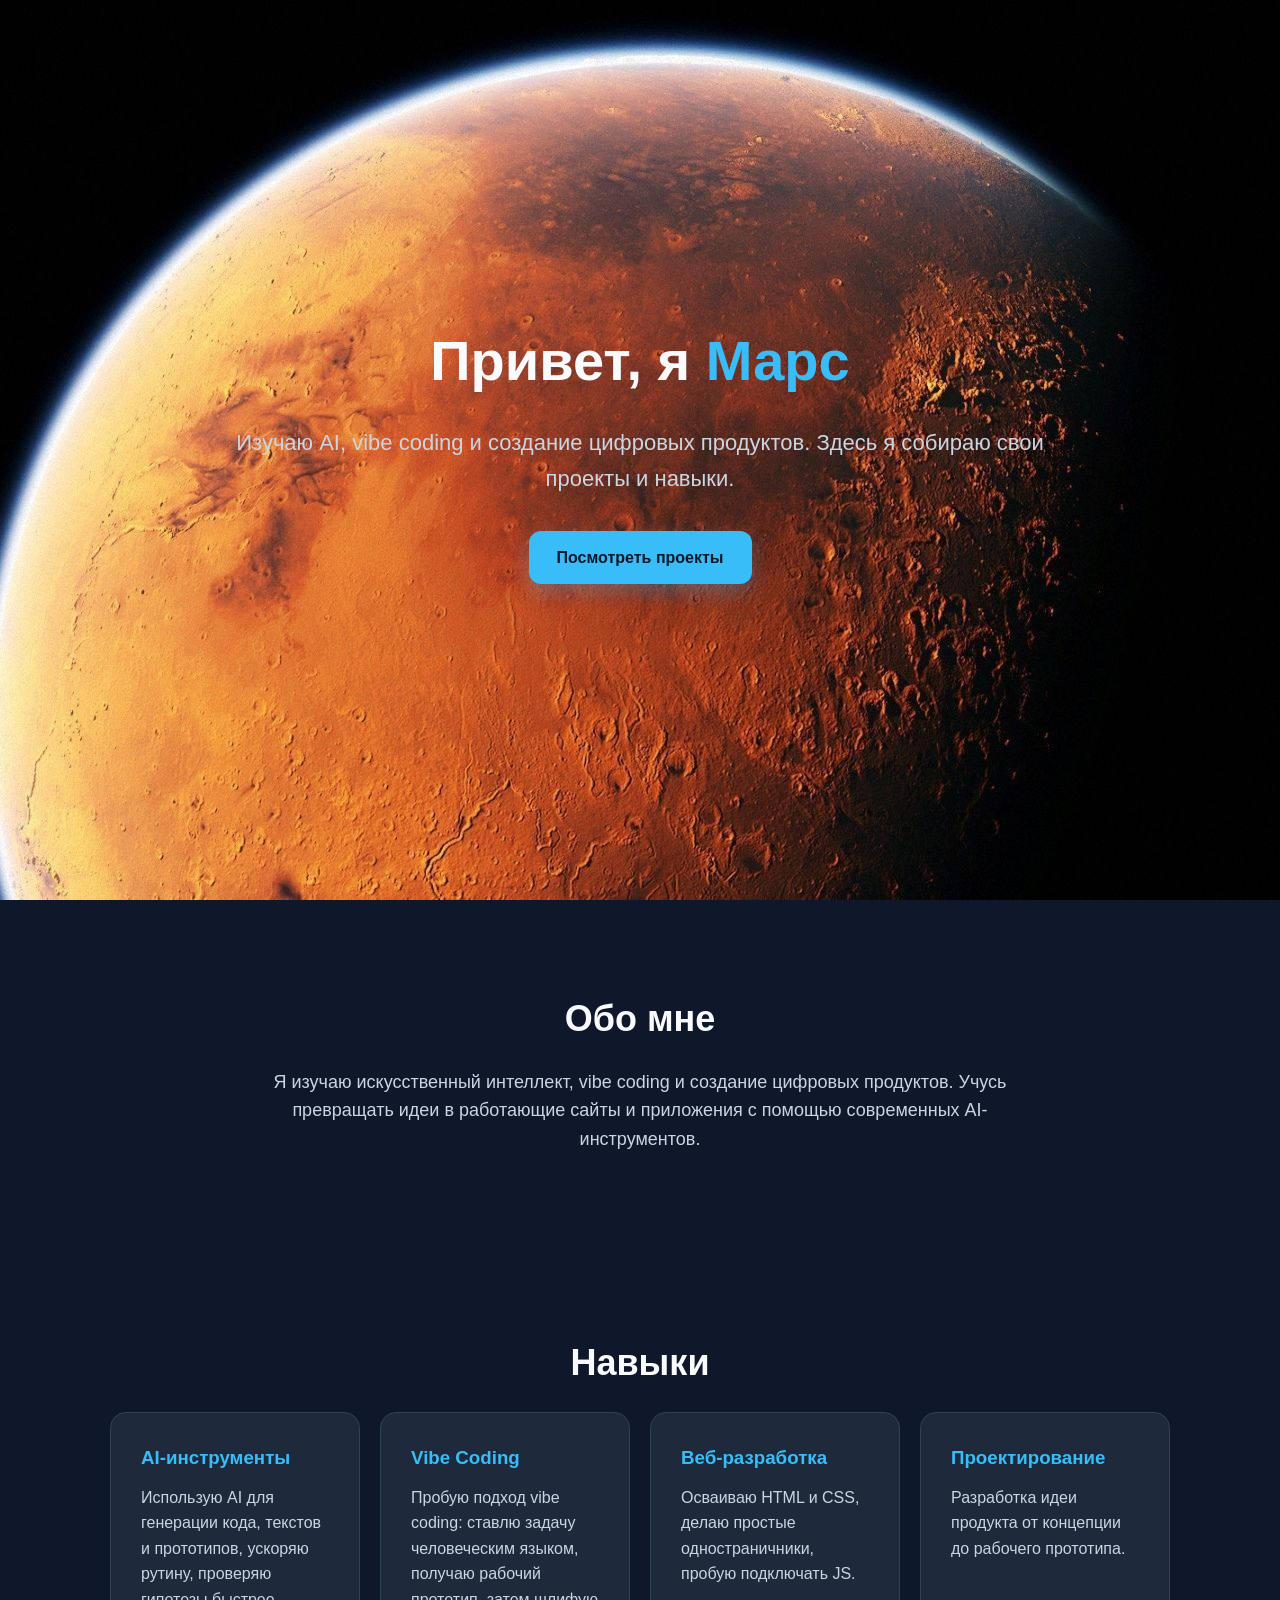
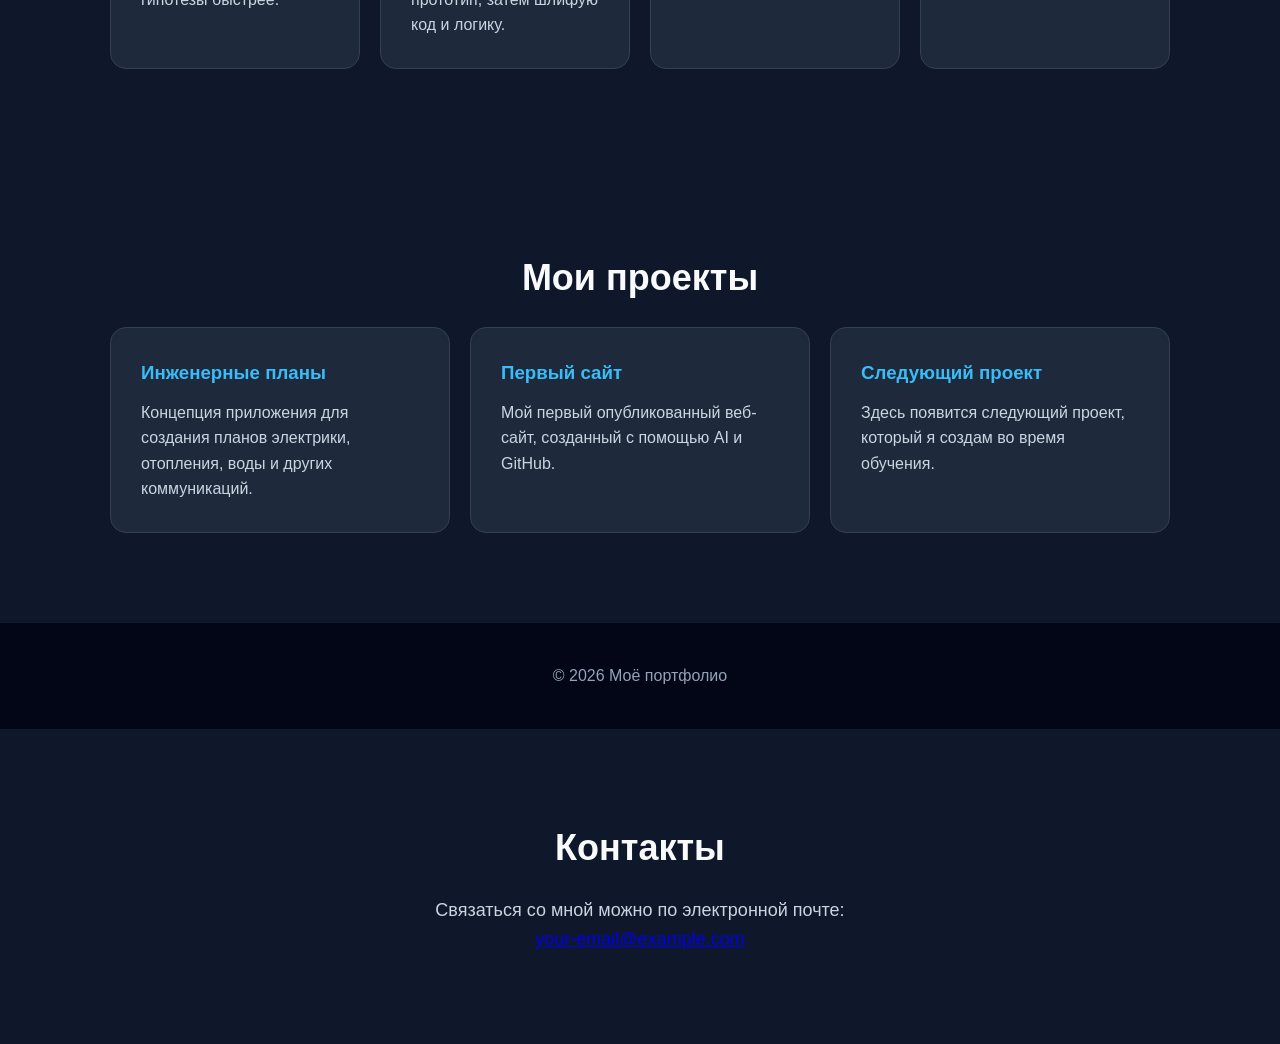
==== index.html @ 16f176b3 "Update index.html" ====
<!DOCTYPE html>
<html lang="ru">
<head>
  <meta charset="UTF-8">
  <meta name="viewport" content="width=device-width, initial-scale=1.0">
  <title>Моё портфолио</title>
  <link rel="stylesheet" href="style.css">
</head>

<body>

  <header>
    <div class="hero">
      <h1>Привет, я <span>Марс</span></h1>

      <p>
        Изучаю AI, vibe coding и создание цифровых продуктов.
        Здесь я собираю свои проекты и навыки.
      </p>

      <a href="#projects" class="button">Посмотреть проекты</a>
    </div>
  </header>
<section>
  <h2>Обо мне</h2>
  <div class="about">
    <p>
      Я изучаю искусственный интеллект, vibe coding и создание
      цифровых продуктов. Учусь превращать идеи в работающие
      сайты и приложения с помощью современных AI-инструментов.
    </p>
  </div>
</section>
  
     

  <section>
    <h2>Навыки</h2>

    <div class="skills">
      <div class="card">
        <h3>AI-инструменты</h3>
        <p>Использую AI для генерации кода, текстов и прототипов, ускоряю рутину, проверяю гипотезы быстрее.</p>
      </div>

      <div class="card">
        <h3>Vibe Coding</h3>
        <p>Пробую подход vibe coding: ставлю задачу человеческим языком, получаю рабочий прототип, затем шлифую код и логику.</p>
      </div>

      <div class="card">
        <h3>Веб-разработка</h3>
        <p>Осваиваю HTML и CSS, делаю простые одностраничники, пробую подключать JS.</p>
      </div>

      <div class="card">
        <h3>Проектирование</h3>
        <p>Разработка идеи продукта от концепции до рабочего прототипа.</p>
      </div>
    </div>
  </section>

  <section id="projects">
    <h2>Мои проекты</h2>

    <div class="projects">

      <div class="card">
        <h3>Инженерные планы</h3>
        <p>
          Концепция приложения для создания планов
          электрики, отопления, воды и других коммуникаций.
        </p>
      </div>

      <div class="card">
        <h3>Первый сайт</h3>
        <p>
          Мой первый опубликованный веб-сайт,
          созданный с помощью AI и GitHub.
        </p>
      </div>

      <div class="card">
        <h3>Следующий проект</h3>
        <p>
          Здесь появится следующий проект,
          который я создам во время обучения.
        </p>
      </div>

    </div>
  </section>

  <footer>
    © 2026 Моё портфолио
  </footer> 
  <section id="contacts">
  <h2>Контакты</h2>
  <div class="about">
    <p>Связаться со мной можно по электронной почте:</p>
    <p>
      <a href="mailto:your-email@example.com">
        your-email@example.com
      </a>
    </p>
  </div>
</section>

</body>
</html>
---- style.css ----
* {
      box-sizing: border-box;
      margin: 0;
      padding: 0;
    }

    body {
      font-family: Arial, sans-serif;
      background: #0f172a;
      color: #f8fafc;
      line-height: 1.6;
    }

    header {
      min-height: 100vh;
      display: flex;
      align-items: center;
      justify-content: center;
      text-align: center;
      padding: 40px 20px;
     background: url("mars.jpg") center/cover no-repeat;
    }

    .hero {
      max-width: 850px;
    }

    .hero h1 {
      font-size: 56px;
      margin-bottom: 20px;
    }

    .hero h1 span {
      color: #38bdf8;
    }

    .hero p {
      font-size: 22px;
      color: #cbd5e1;
      margin-bottom: 35px;
    }

    .button {
  display: inline-block;
  padding: 14px 28px;
  background: #38bdf8;
  color: #0f172a;
  text-decoration: none;
  border-radius: 12px;
  font-weight: bold;
  transition: all 0.3s ease;
  box-shadow: 0 8px 20px rgba(56, 189, 248, 0.3);
}

.button:hover {
  transform: translateY(-3px);
  background: #67d4ff;
  box-shadow: 0 12px 28px rgba(56, 189, 248, 0.5);
}
   section {
      max-width: 1100px;
      margin: auto;
      padding: 90px 20px;
    }

    section h2 {
      font-size: 36px;
      margin-bottom: 20px;
      text-align: center;
    }

    .about {
      text-align: center;
      color: #cbd5e1;
      font-size: 18px;
      max-width: 750px;
      margin: auto;
    }

    .skills {
      display: grid;
      grid-template-columns: repeat(auto-fit, minmax(220px, 1fr));
      gap: 20px;
    }

    .card {
      background: #1e293b;
      padding: 30px;
      border-radius: 16px;
      border: 1px solid #334155;
      transition: 0.3s;
    }

    .card:hover {
      transform: translateY(-5px);
      border-color: #38bdf8;
    }

    .card h3 {
      margin-bottom: 12px;
      color: #38bdf8;
    }

    .card p {
      color: #cbd5e1;
    }

    .projects {
      display: grid;
      grid-template-columns: repeat(auto-fit, minmax(280px, 1fr));
      gap: 20px;
    }

    footer {
      text-align: center;
      padding: 40px 20px;
      background: #020617;
      color: #94a3b8;
    }

    @media (max-width: 600px) {
      .hero h1 {
        font-size: 40px;
      }

      .hero p {
        font-size: 18px;
      }
    }
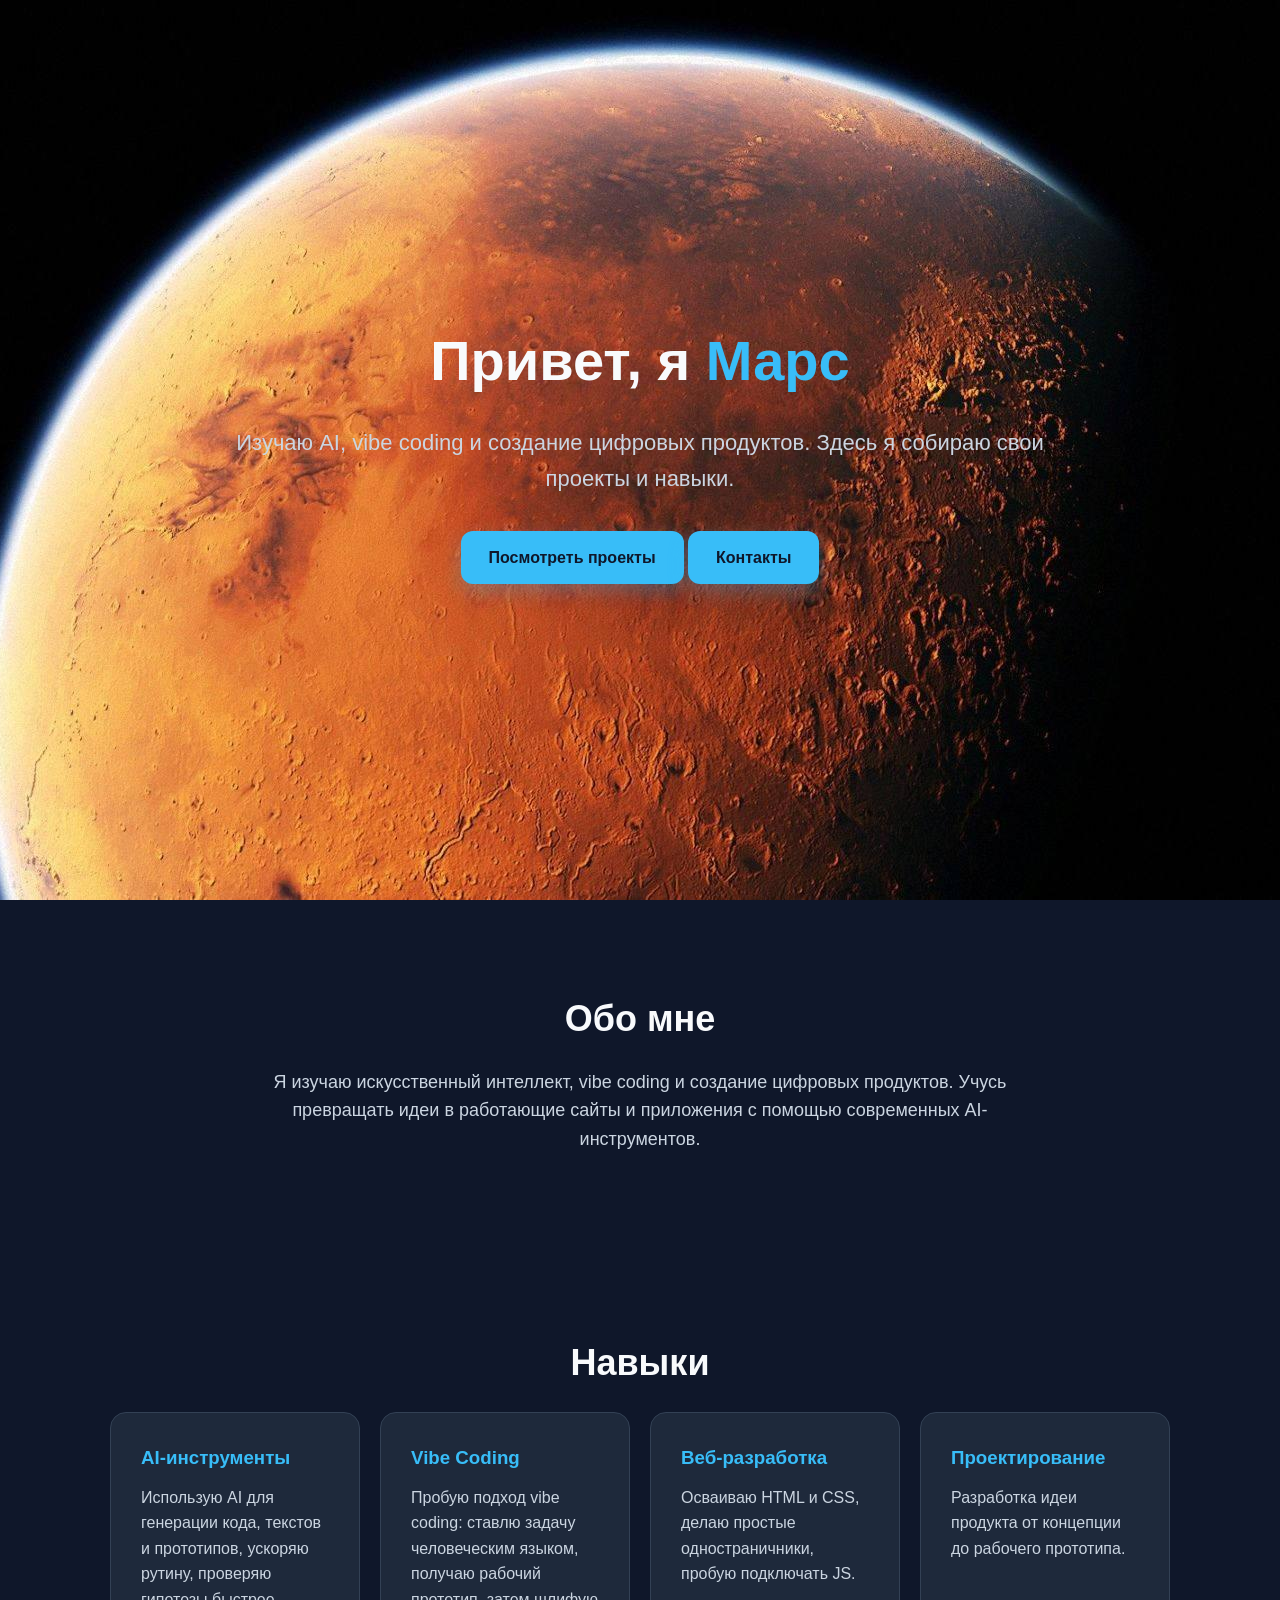
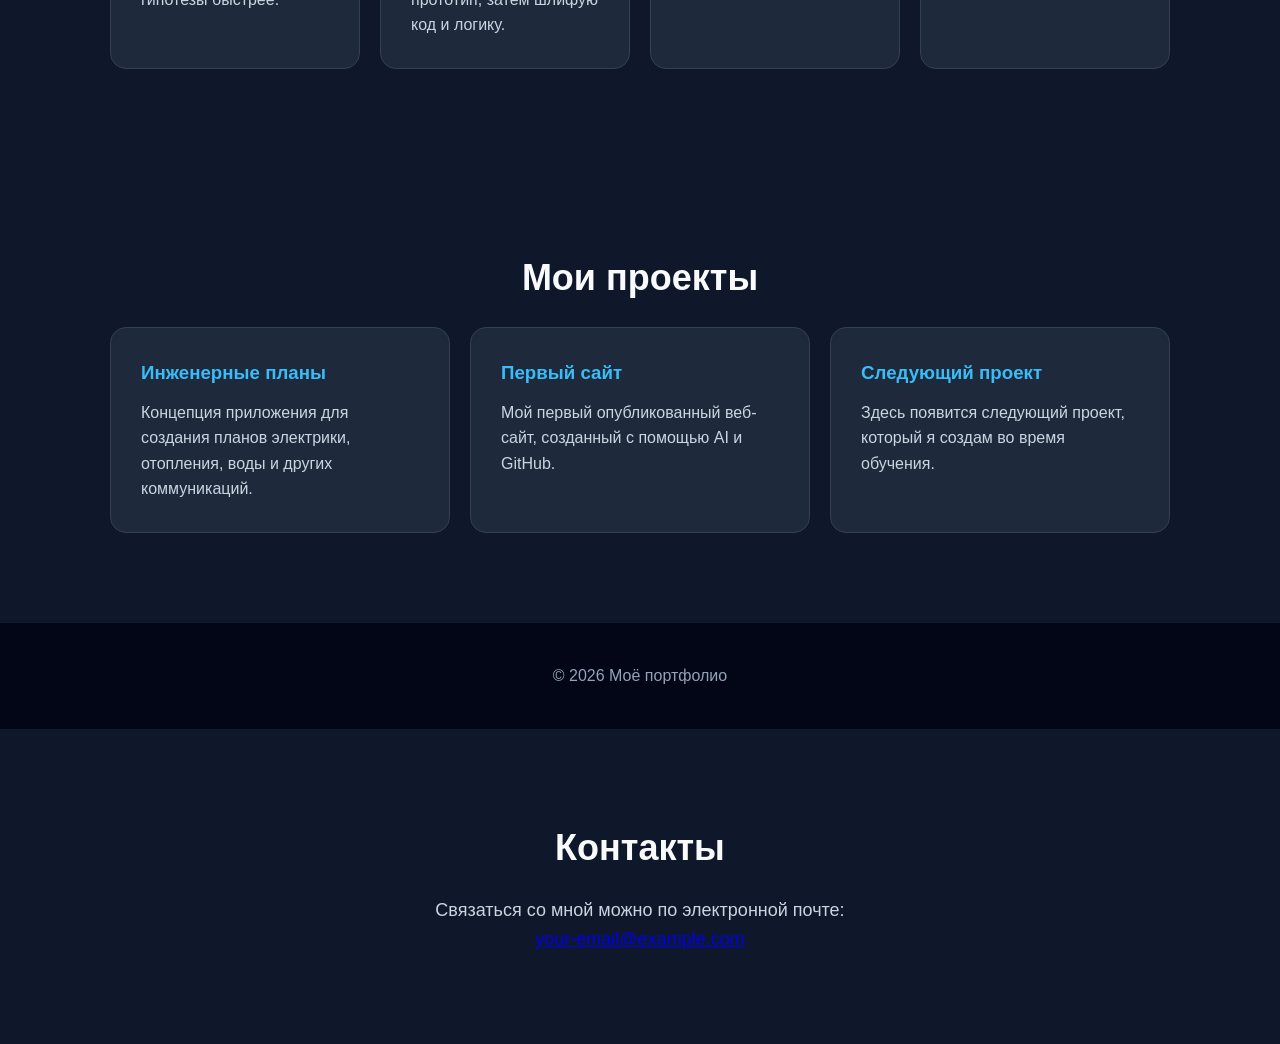
==== commit a0280f9d: "Update index.html" ====
--- a/index.html
+++ b/index.html
@@ -19,6 +19,7 @@
       </p>
 
       <a href="#projects" class="button">Посмотреть проекты</a>
+      <a href="#contacts" class="button">Контакты</a>
     </div>
   </header>
 <section>
@@ -106,6 +107,6 @@
     </p>
   </div>
 </section>
-
+<script src="script.js"></script>
 </body>
 </html>
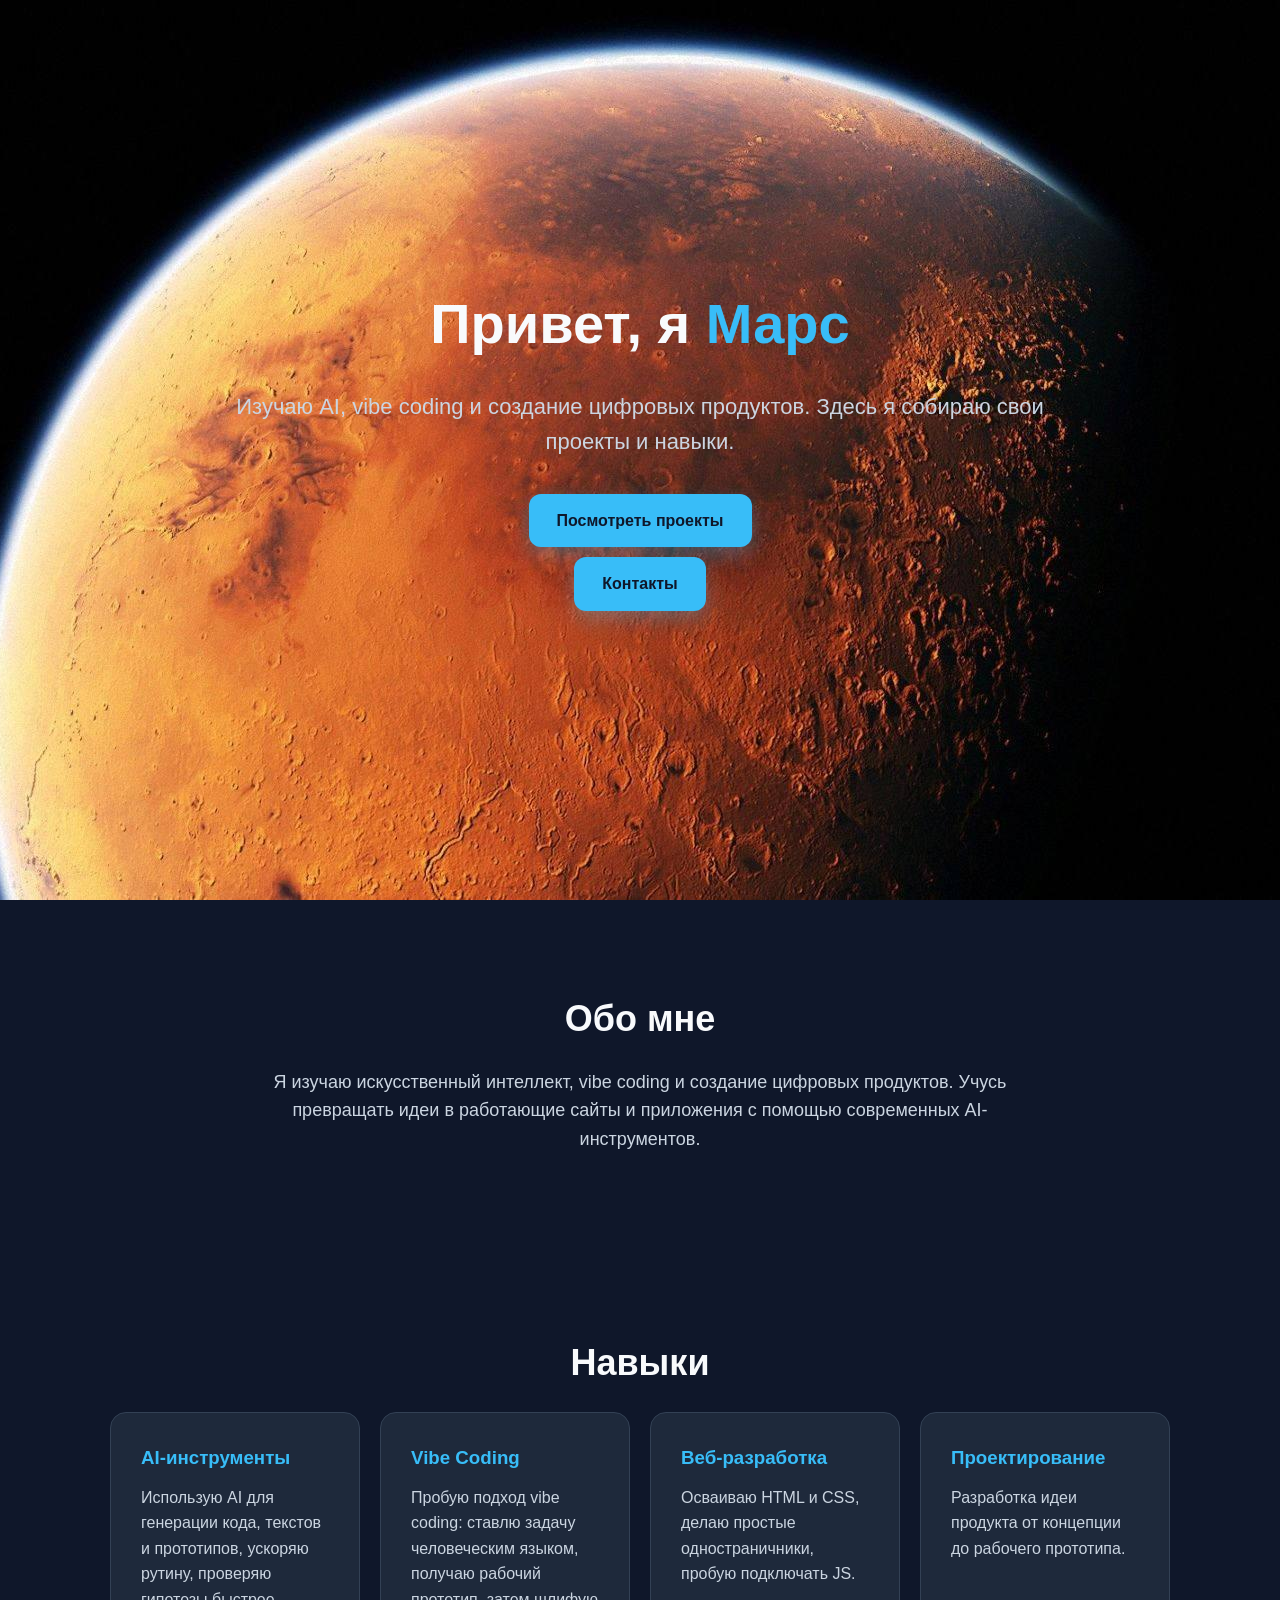
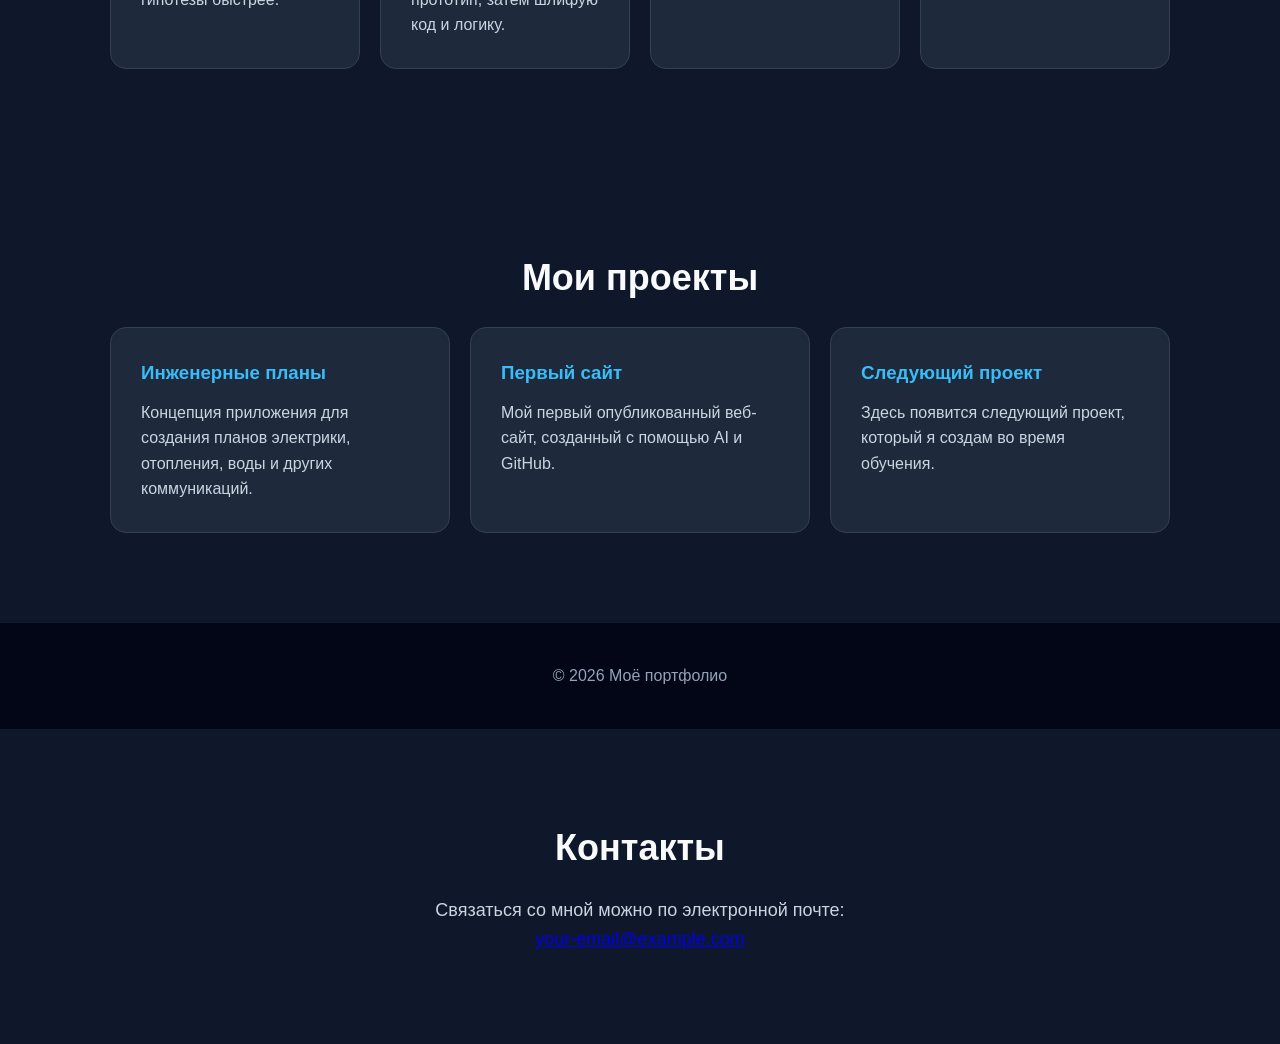
==== commit b3f641b6: "Update index.html" ====
--- a/index.html
+++ b/index.html
@@ -19,7 +19,7 @@
       </p>
 
       <a href="#projects" class="button">Посмотреть проекты</a>
-      <a href="#contacts" class="button">Контакты</a>
+      <a href="#contacts" class="button contacts-button">Контакты</a>
     </div>
   </header>
 <section>
--- a/style.css
+++ b/style.css
@@ -1,3 +1,6 @@
+html {
+  scroll-behavior: smooth;
+}
 * {
       box-sizing: border-box;
       margin: 0;
@@ -41,7 +44,7 @@
     }
 
     .button {
-  display: inline-block;
+  display: block;
   padding: 14px 28px;
   background: #38bdf8;
   color: #0f172a;
@@ -50,6 +53,9 @@
   font-weight: bold;
   transition: all 0.3s ease;
   box-shadow: 0 8px 20px rgba(56, 189, 248, 0.3);
+  display: block;
+width: fit-content;
+margin: 10px auto;        
 }
 
 .button:hover {
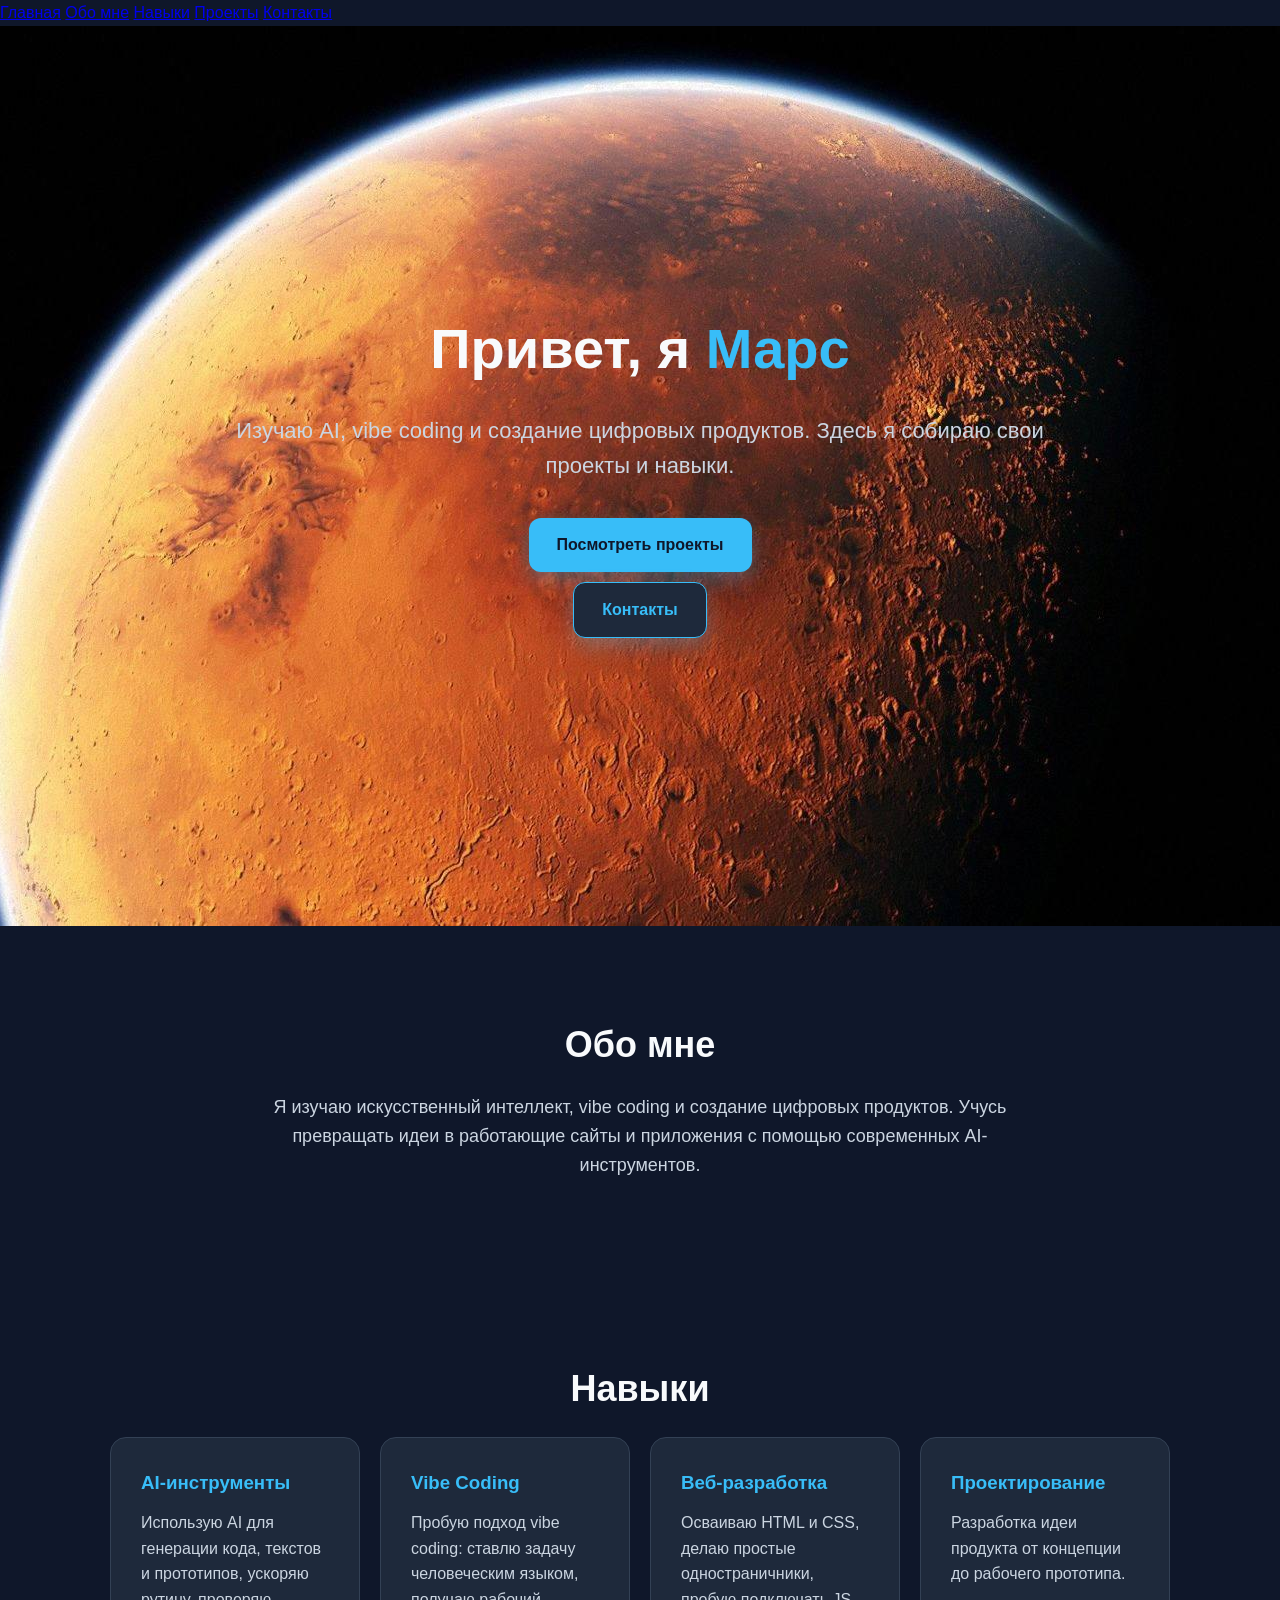
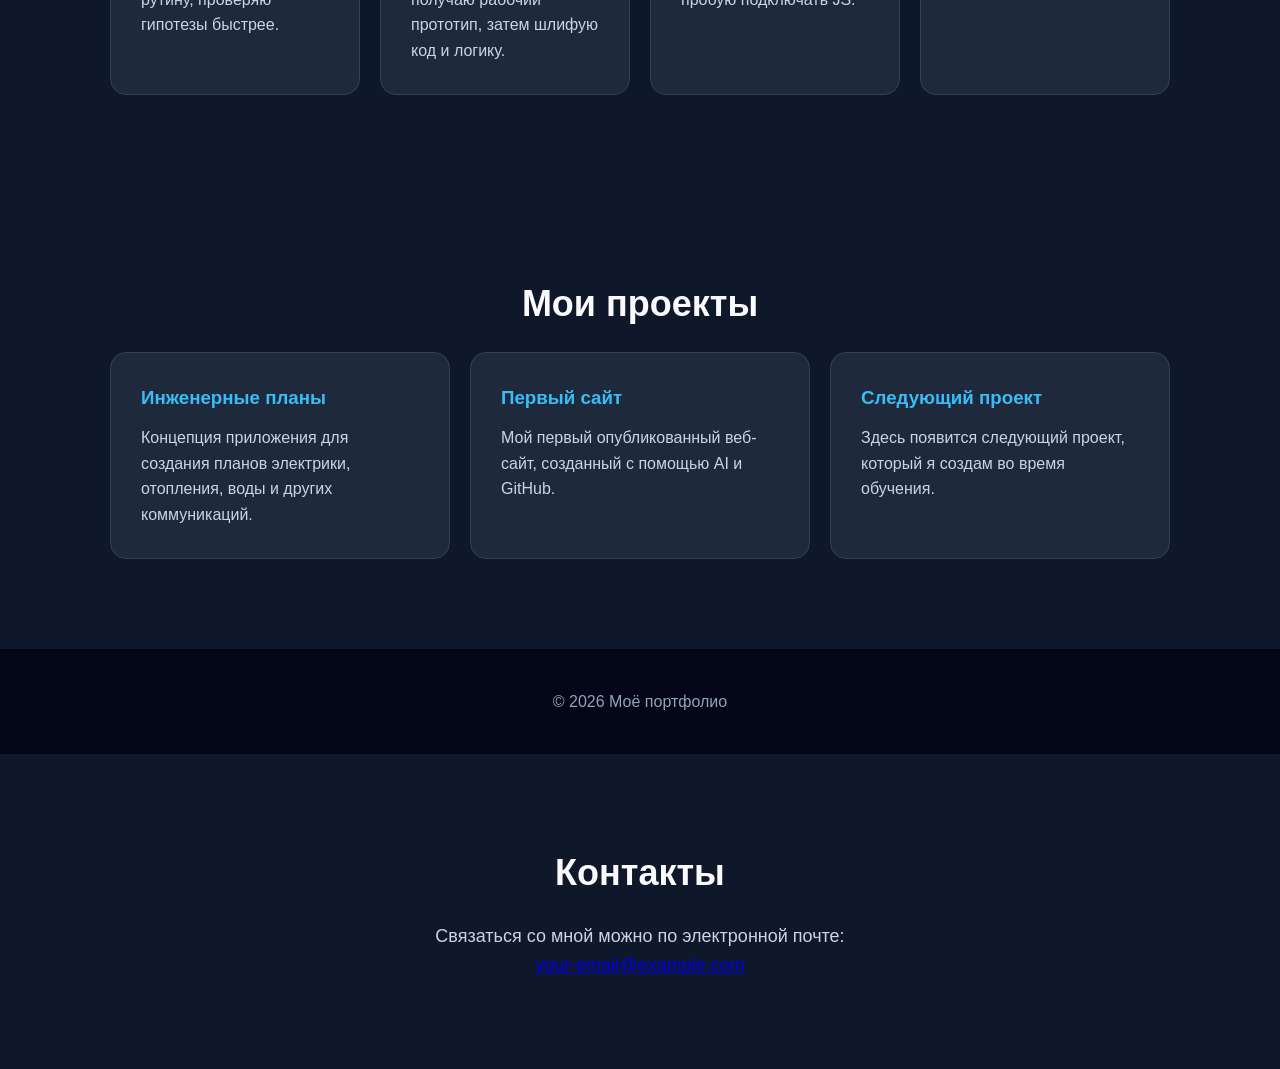
==== commit 98c74236: "Update index.html" ====
--- a/index.html
+++ b/index.html
@@ -8,7 +8,13 @@
 </head>
 
 <body>
-
+<nav>
+  <a href="#home">Главная</a>
+  <a href="#about">Обо мне</a>
+  <a href="#skills">Навыки</a>
+  <a href="#projects">Проекты</a>
+  <a href="#contacts">Контакты</a>
+</nav>
   <header>
     <div class="hero">
       <h1>Привет, я <span>Марс</span></h1>
--- a/style.css
+++ b/style.css
@@ -1,4 +1,5 @@
-html {
+html,
+body {
   scroll-behavior: smooth;
 }
 * {
@@ -133,3 +134,8 @@
         font-size: 18px;
       }
     }
+.contacts-button {
+  background: #1e293b;
+  color: #38bdf8;
+  border: 1px solid #38bdf8;
+}
